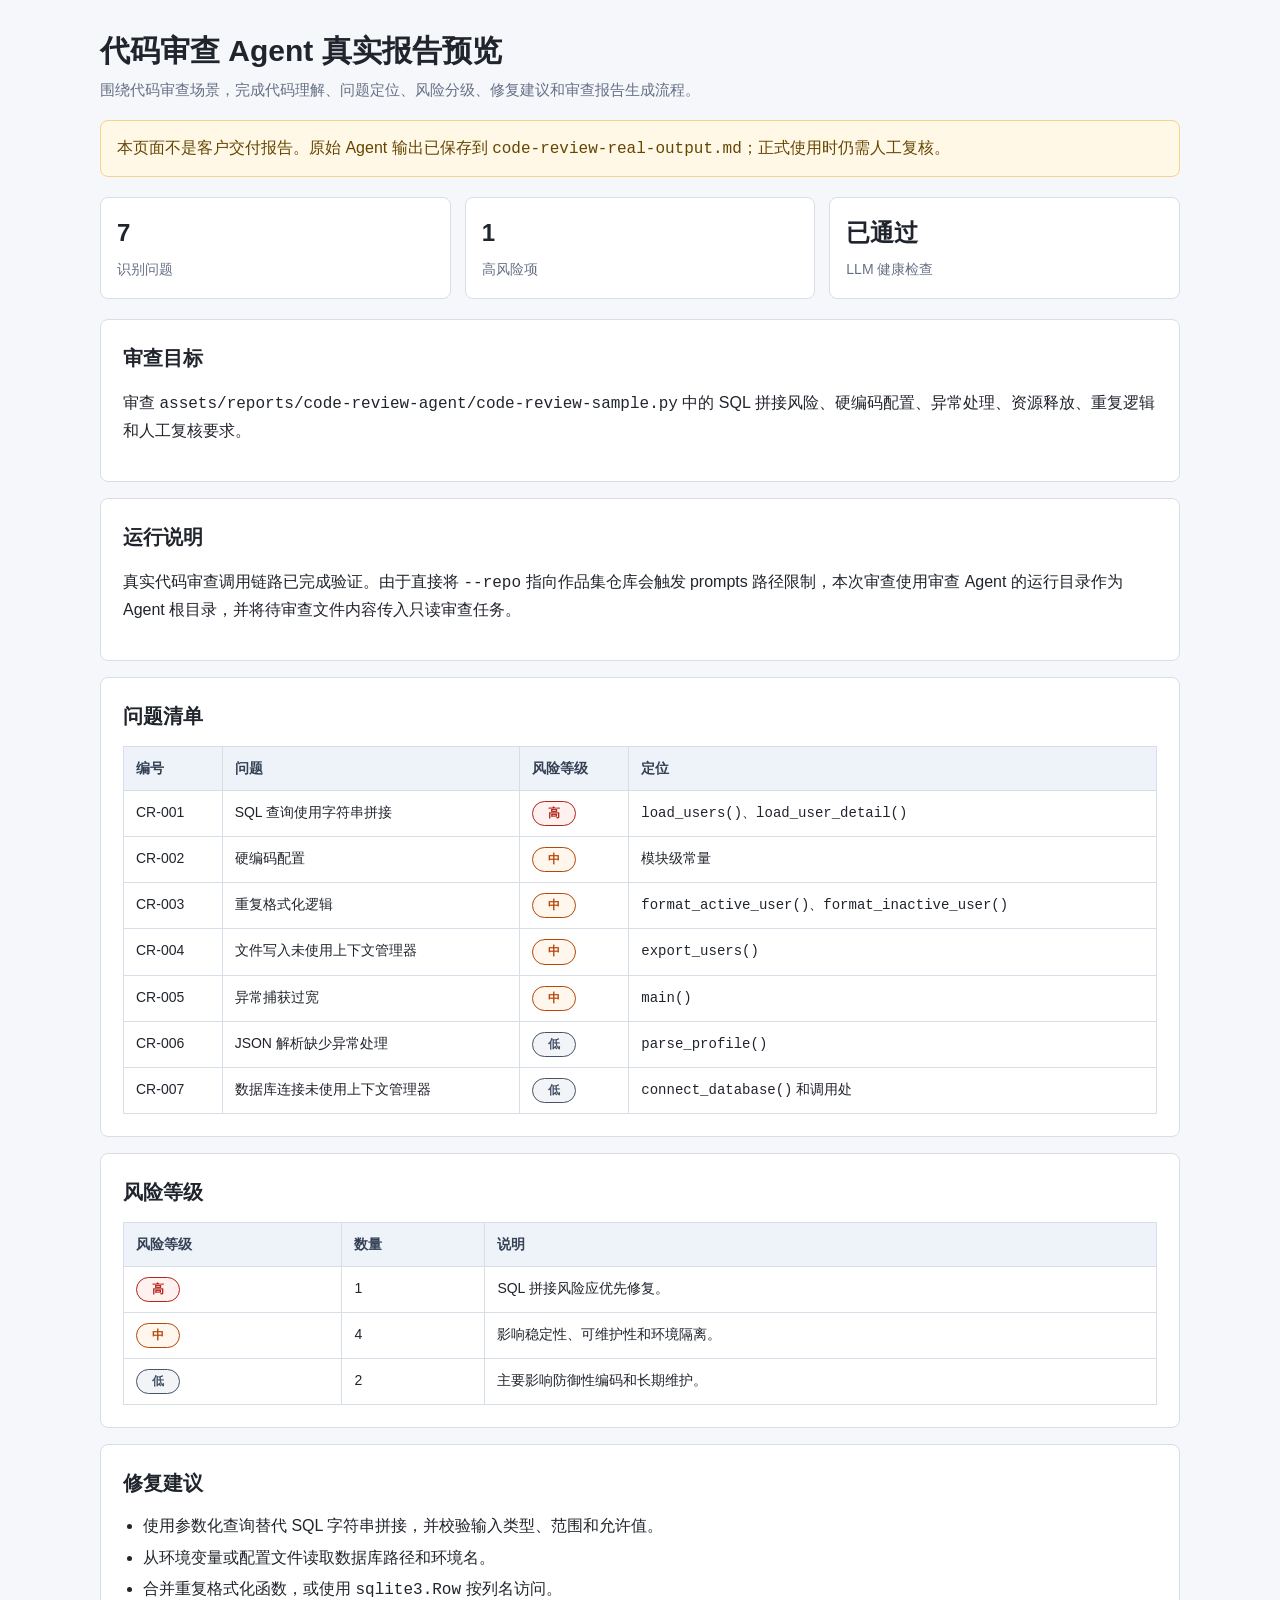
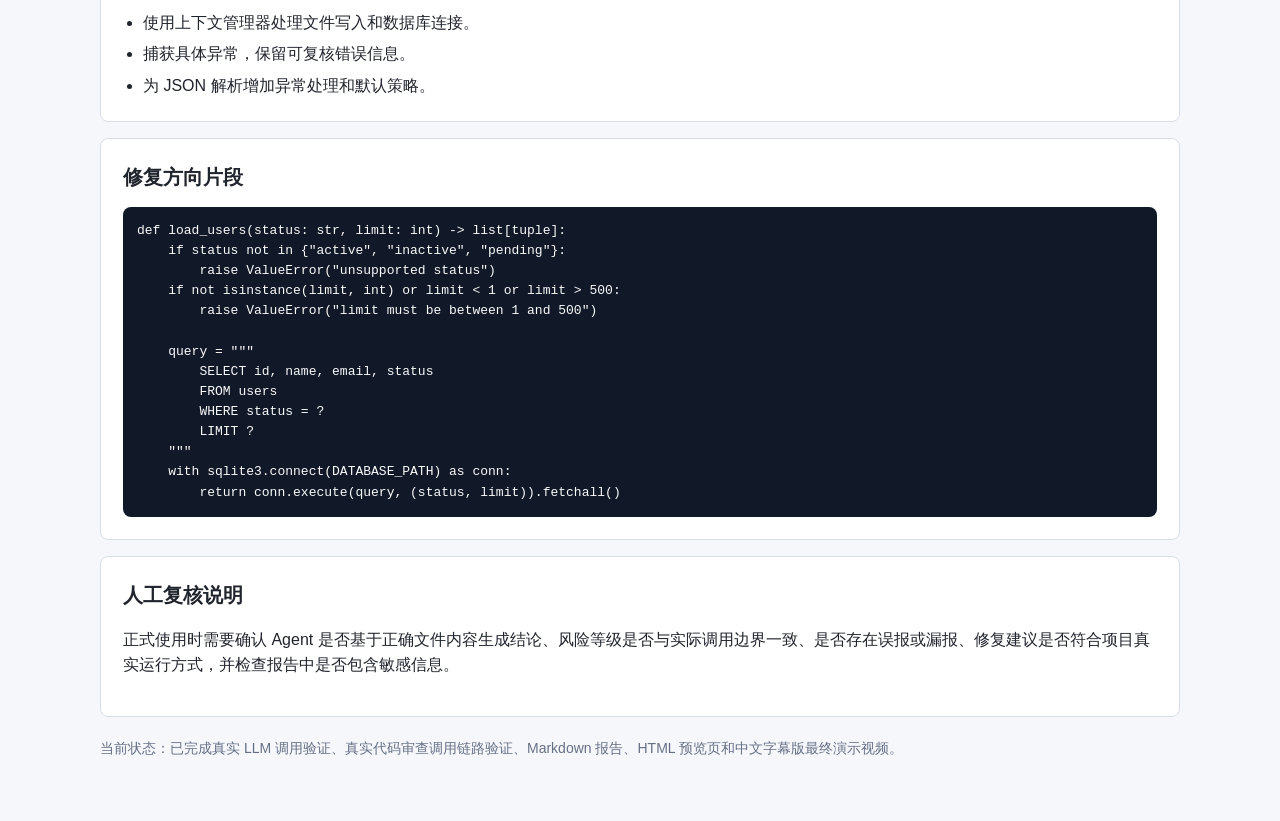
==== assets/reports/code-review-agent/report-preview.html @ 99eab270 "complete code review agent case evidence" ====
<!doctype html>
<html lang="zh-CN">
<head>
  <meta charset="utf-8">
  <meta name="viewport" content="width=device-width, initial-scale=1">
  <title>代码审查 Agent - 真实报告预览</title>
  <style>
    :root {
      --bg: #f5f7fb;
      --card: #ffffff;
      --text: #20242c;
      --muted: #667085;
      --line: #d8dee8;
      --high: #b42318;
      --medium: #b54708;
      --low: #475467;
    }
    * { box-sizing: border-box; }
    body {
      margin: 0;
      font-family: -apple-system, BlinkMacSystemFont, "Segoe UI", "PingFang SC", "Microsoft YaHei", sans-serif;
      background: var(--bg);
      color: var(--text);
      line-height: 1.6;
    }
    .page {
      max-width: 1120px;
      margin: 0 auto;
      padding: 32px 20px 48px;
    }
    h1 {
      margin: 0 0 8px;
      font-size: 30px;
      line-height: 1.25;
      letter-spacing: 0;
    }
    h2 {
      margin: 0 0 14px;
      font-size: 20px;
      letter-spacing: 0;
    }
    h3 {
      margin: 18px 0 8px;
      font-size: 16px;
      letter-spacing: 0;
    }
    .subtitle {
      margin: 0;
      color: var(--muted);
      font-size: 15px;
    }
    .notice {
      margin-top: 18px;
      padding: 14px 16px;
      background: #fff8e6;
      border: 1px solid #f2d48a;
      border-radius: 8px;
      color: #664500;
    }
    .grid {
      display: grid;
      grid-template-columns: repeat(3, 1fr);
      gap: 14px;
      margin: 20px 0;
    }
    .metric,
    section {
      background: var(--card);
      border: 1px solid var(--line);
      border-radius: 8px;
    }
    .metric {
      padding: 16px;
    }
    .metric strong {
      display: block;
      font-size: 24px;
      margin-bottom: 4px;
    }
    .metric span,
    .footer {
      color: var(--muted);
      font-size: 14px;
    }
    section {
      padding: 22px;
      margin-top: 16px;
    }
    table {
      width: 100%;
      border-collapse: collapse;
      font-size: 14px;
      overflow-wrap: anywhere;
    }
    th,
    td {
      border: 1px solid var(--line);
      padding: 10px 12px;
      vertical-align: top;
      text-align: left;
    }
    th {
      background: #eef3f9;
      color: #344054;
      font-weight: 650;
    }
    code,
    pre {
      font-family: "SFMono-Regular", Consolas, "Liberation Mono", monospace;
    }
    pre {
      margin: 10px 0 0;
      padding: 14px;
      background: #111827;
      color: #f9fafb;
      border-radius: 8px;
      overflow-x: auto;
      font-size: 13px;
      line-height: 1.55;
    }
    .badge {
      display: inline-block;
      min-width: 44px;
      padding: 2px 8px;
      border-radius: 999px;
      font-size: 12px;
      font-weight: 650;
      text-align: center;
      border: 1px solid currentColor;
    }
    .high { color: var(--high); background: #fff1f0; }
    .medium { color: var(--medium); background: #fff7ed; }
    .low { color: var(--low); background: #f2f4f7; }
    ul {
      margin: 8px 0 0 20px;
      padding: 0;
    }
    li + li { margin-top: 6px; }
    .footer { margin-top: 20px; }
    @media (max-width: 760px) {
      .grid { grid-template-columns: 1fr; }
      section { padding: 16px; }
      table { font-size: 13px; }
      th, td { padding: 8px; }
    }
  </style>
</head>
<body>
  <main class="page">
    <header>
      <h1>代码审查 Agent 真实报告预览</h1>
      <p class="subtitle">围绕代码审查场景，完成代码理解、问题定位、风险分级、修复建议和审查报告生成流程。</p>
      <div class="notice">本页面不是客户交付报告。原始 Agent 输出已保存到 <code>code-review-real-output.md</code>；正式使用时仍需人工复核。</div>
    </header>

    <div class="grid">
      <div class="metric"><strong>7</strong><span>识别问题</span></div>
      <div class="metric"><strong>1</strong><span>高风险项</span></div>
      <div class="metric"><strong>已通过</strong><span>LLM 健康检查</span></div>
    </div>

    <section>
      <h2>审查目标</h2>
      <p>审查 <code>assets/reports/code-review-agent/code-review-sample.py</code> 中的 SQL 拼接风险、硬编码配置、异常处理、资源释放、重复逻辑和人工复核要求。</p>
    </section>

    <section>
      <h2>运行说明</h2>
      <p>真实代码审查调用链路已完成验证。由于直接将 <code>--repo</code> 指向作品集仓库会触发 prompts 路径限制，本次审查使用审查 Agent 的运行目录作为 Agent 根目录，并将待审查文件内容传入只读审查任务。</p>
    </section>

    <section>
      <h2>问题清单</h2>
      <table>
        <thead>
          <tr>
            <th>编号</th>
            <th>问题</th>
            <th>风险等级</th>
            <th>定位</th>
          </tr>
        </thead>
        <tbody>
          <tr><td>CR-001</td><td>SQL 查询使用字符串拼接</td><td><span class="badge high">高</span></td><td><code>load_users()</code>、<code>load_user_detail()</code></td></tr>
          <tr><td>CR-002</td><td>硬编码配置</td><td><span class="badge medium">中</span></td><td>模块级常量</td></tr>
          <tr><td>CR-003</td><td>重复格式化逻辑</td><td><span class="badge medium">中</span></td><td><code>format_active_user()</code>、<code>format_inactive_user()</code></td></tr>
          <tr><td>CR-004</td><td>文件写入未使用上下文管理器</td><td><span class="badge medium">中</span></td><td><code>export_users()</code></td></tr>
          <tr><td>CR-005</td><td>异常捕获过宽</td><td><span class="badge medium">中</span></td><td><code>main()</code></td></tr>
          <tr><td>CR-006</td><td>JSON 解析缺少异常处理</td><td><span class="badge low">低</span></td><td><code>parse_profile()</code></td></tr>
          <tr><td>CR-007</td><td>数据库连接未使用上下文管理器</td><td><span class="badge low">低</span></td><td><code>connect_database()</code> 和调用处</td></tr>
        </tbody>
      </table>
    </section>

    <section>
      <h2>风险等级</h2>
      <table>
        <thead>
          <tr>
            <th>风险等级</th>
            <th>数量</th>
            <th>说明</th>
          </tr>
        </thead>
        <tbody>
          <tr><td><span class="badge high">高</span></td><td>1</td><td>SQL 拼接风险应优先修复。</td></tr>
          <tr><td><span class="badge medium">中</span></td><td>4</td><td>影响稳定性、可维护性和环境隔离。</td></tr>
          <tr><td><span class="badge low">低</span></td><td>2</td><td>主要影响防御性编码和长期维护。</td></tr>
        </tbody>
      </table>
    </section>

    <section>
      <h2>修复建议</h2>
      <ul>
        <li>使用参数化查询替代 SQL 字符串拼接，并校验输入类型、范围和允许值。</li>
        <li>从环境变量或配置文件读取数据库路径和环境名。</li>
        <li>合并重复格式化函数，或使用 <code>sqlite3.Row</code> 按列名访问。</li>
        <li>使用上下文管理器处理文件写入和数据库连接。</li>
        <li>捕获具体异常，保留可复核错误信息。</li>
        <li>为 JSON 解析增加异常处理和默认策略。</li>
      </ul>
    </section>

    <section>
      <h2>修复方向片段</h2>
      <pre><code>def load_users(status: str, limit: int) -> list[tuple]:
    if status not in {"active", "inactive", "pending"}:
        raise ValueError("unsupported status")
    if not isinstance(limit, int) or limit < 1 or limit > 500:
        raise ValueError("limit must be between 1 and 500")

    query = """
        SELECT id, name, email, status
        FROM users
        WHERE status = ?
        LIMIT ?
    """
    with sqlite3.connect(DATABASE_PATH) as conn:
        return conn.execute(query, (status, limit)).fetchall()</code></pre>
    </section>

    <section>
      <h2>人工复核说明</h2>
      <p>正式使用时需要确认 Agent 是否基于正确文件内容生成结论、风险等级是否与实际调用边界一致、是否存在误报或漏报、修复建议是否符合项目真实运行方式，并检查报告中是否包含敏感信息。</p>
    </section>

    <p class="footer">当前状态：已完成真实 LLM 调用验证、真实代码审查调用链路验证、Markdown 报告、HTML 预览页和中文字幕版最终演示视频。</p>
  </main>
</body>
</html>
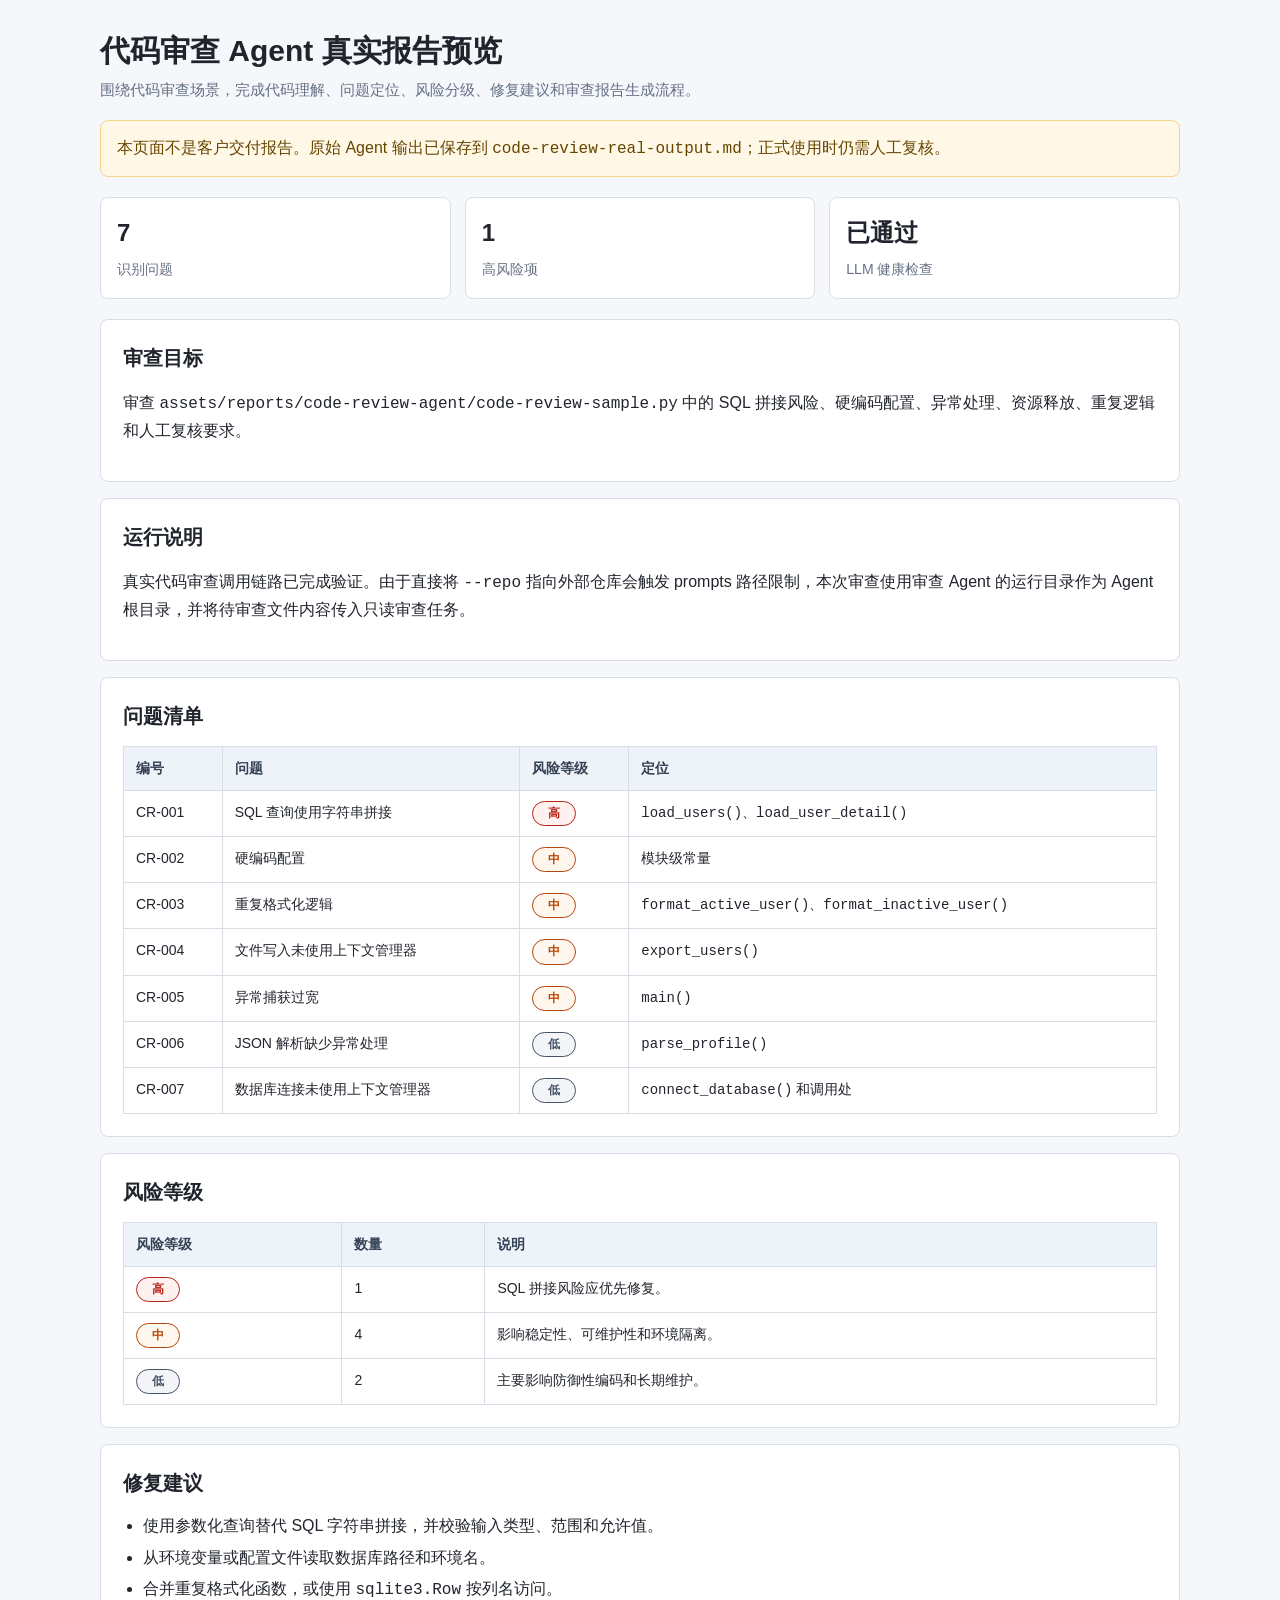
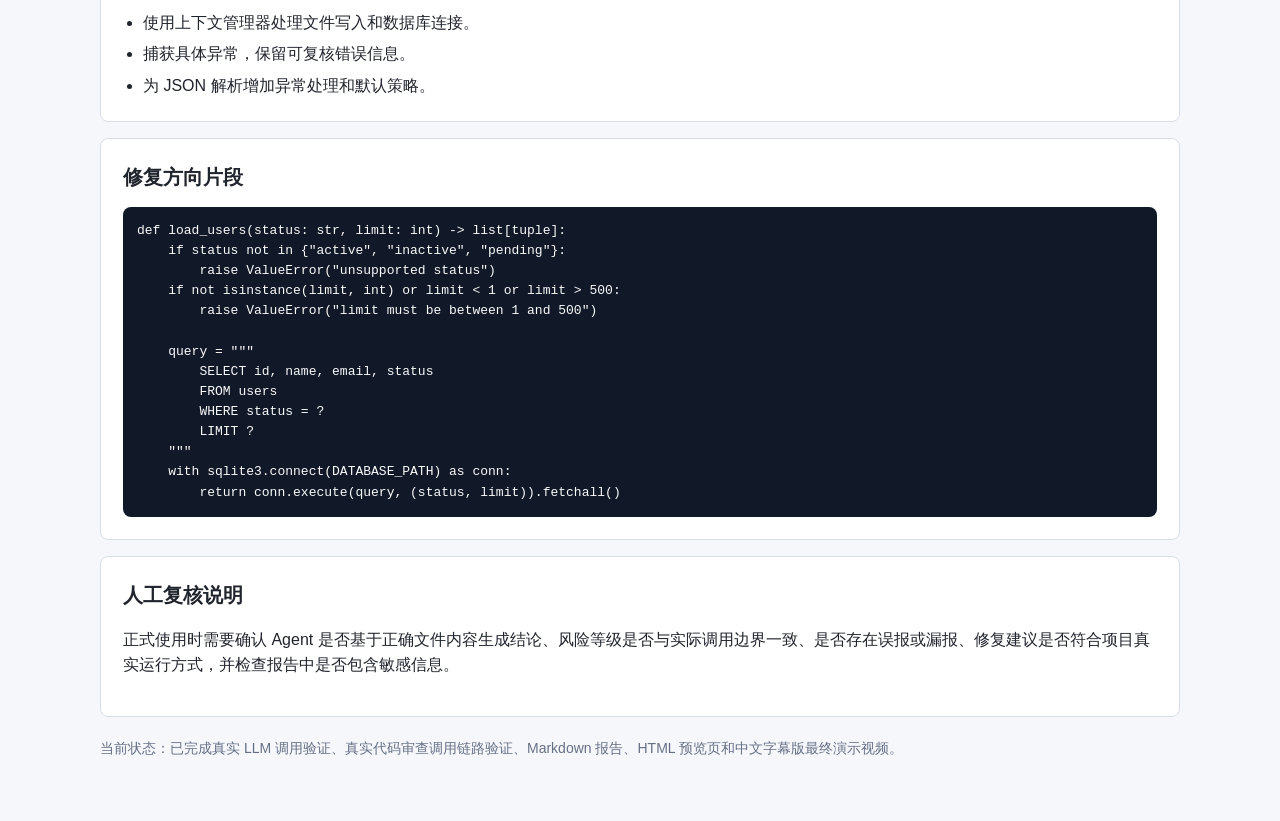
==== commit 7d20d1f5: "clean public report wording before release" ====
--- a/assets/reports/code-review-agent/report-preview.html
+++ b/assets/reports/code-review-agent/report-preview.html
@@ -166,7 +166,7 @@
 
     <section>
       <h2>运行说明</h2>
-      <p>真实代码审查调用链路已完成验证。由于直接将 <code>--repo</code> 指向作品集仓库会触发 prompts 路径限制，本次审查使用审查 Agent 的运行目录作为 Agent 根目录，并将待审查文件内容传入只读审查任务。</p>
+      <p>真实代码审查调用链路已完成验证。由于直接将 <code>--repo</code> 指向外部仓库会触发 prompts 路径限制，本次审查使用审查 Agent 的运行目录作为 Agent 根目录，并将待审查文件内容传入只读审查任务。</p>
     </section>
 
     <section>
